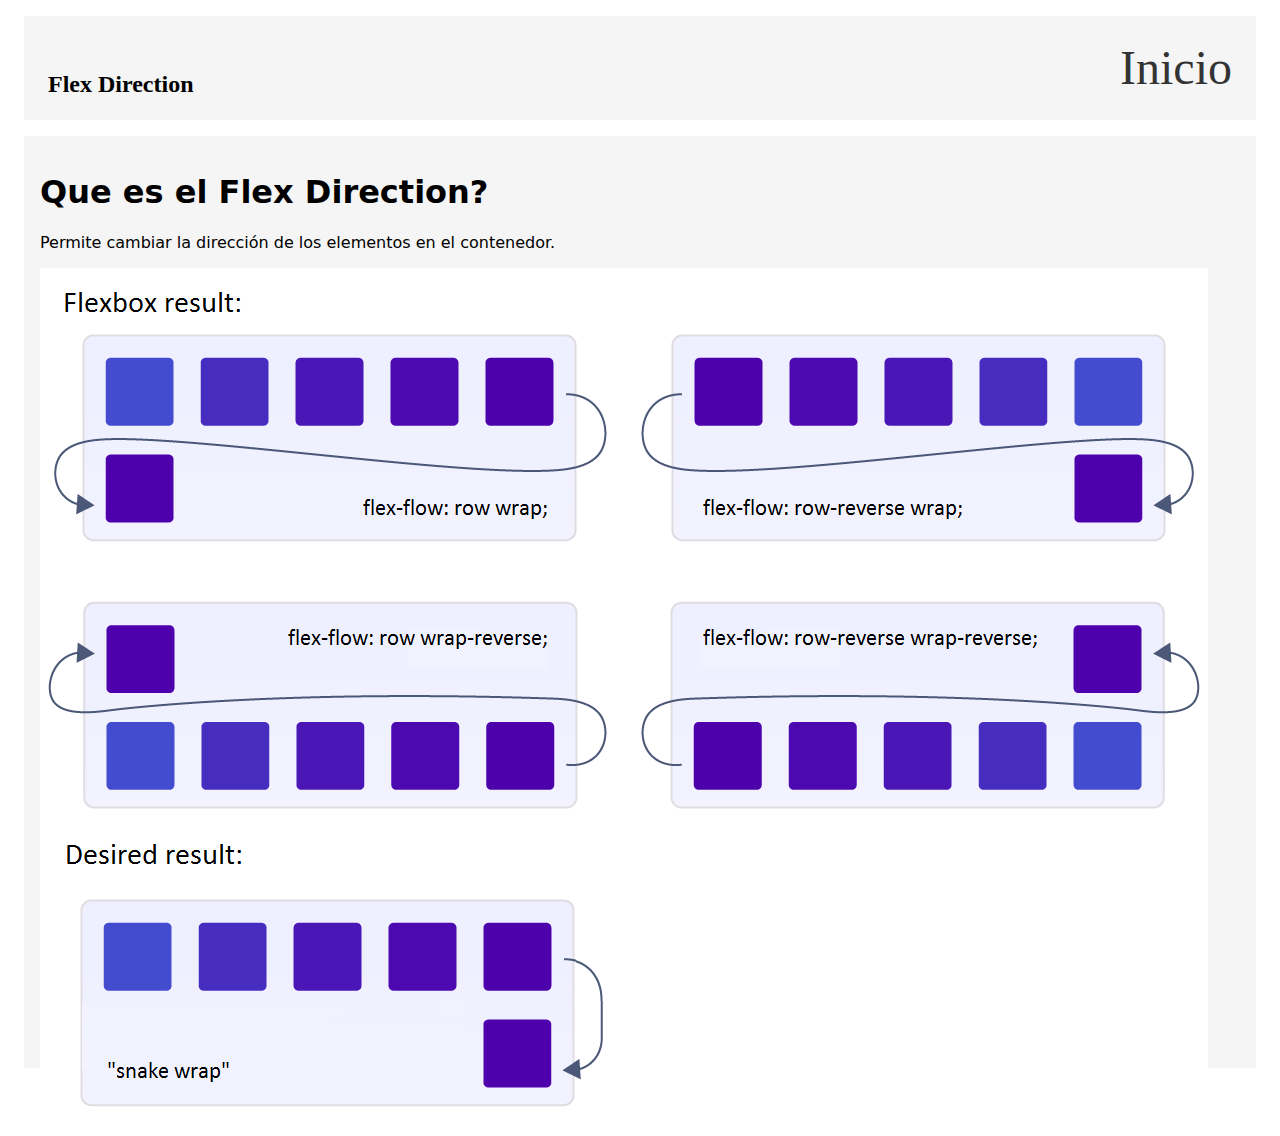
==== flex-direction.html @ bff327e4 "added flex box explanations and some examples" ====
<!DOCTYPE html>
<html lang="en">

<head>
    <meta charset="UTF-8">
    <meta name="viewport" content="width=device-width, initial-scale=1.0">
    <title>Flex Direction</title>
    <link rel="stylesheet" href="./global.css">


</head>

<body>
    <nav>
        <h1 class="nav-title center-element">Flex Direction</h1>
        <div class="nav-links center-element">
            <h1> <a href="./index.html">Inicio</a> </h1>
        </div>

    </nav>

    <main>
        <h1>Que es el Flex Direction?</h1>

        <p>
            Permite cambiar la dirección de los elementos en el contenedor.
        </p>

        <img src="./flex-direction-image.png" alt="image flex direction">


    </main>

</body>

</html>
---- global.css ----
nav {
  position: relative;
  height: 72px;
  margin: 16px;
  padding: 16px;
  background-color: #f5f5f5;
}
.nav-title {
  position: absolute;
  /* movemos el menu a la derecha, gracias al absoluto */
  left: 24px;
  list-style: none;
  font-size: 24px;
  font-weight: bold;
}

.nav-links {
  position: absolute;
  /* movemos el menu a la derecha, gracias al absoluto */
  right: 24px;
  list-style: none;
  font-size: 24px;
  font-weight: bold;
}

a {
  text-decoration: none;
  font-weight: 500;
  color: #333;
  transition: 0.3s;
}

.center-element {
  top: 50%;
  transform: translate(0, -50%);
}

main {
  position: relative;
  height: calc(100vh - 72px);
  margin: 16px;
  padding: 16px;
  background-color: #f5f5f5;
  height: 100vh;
  font-family: system-ui, -apple-system, BlinkMacSystemFont, "Segoe UI", Roboto,
    Oxygen, Ubuntu, Cantarell, "Open Sans", "Helvetica Neue", sans-serif;
}

.list {
  display: flex;
  flex-flow: column;
  justify-content: space-between;
  background-color: #f5f5f5;
  padding: 16px;
  margin: 16px;
  gap: 16px;
}
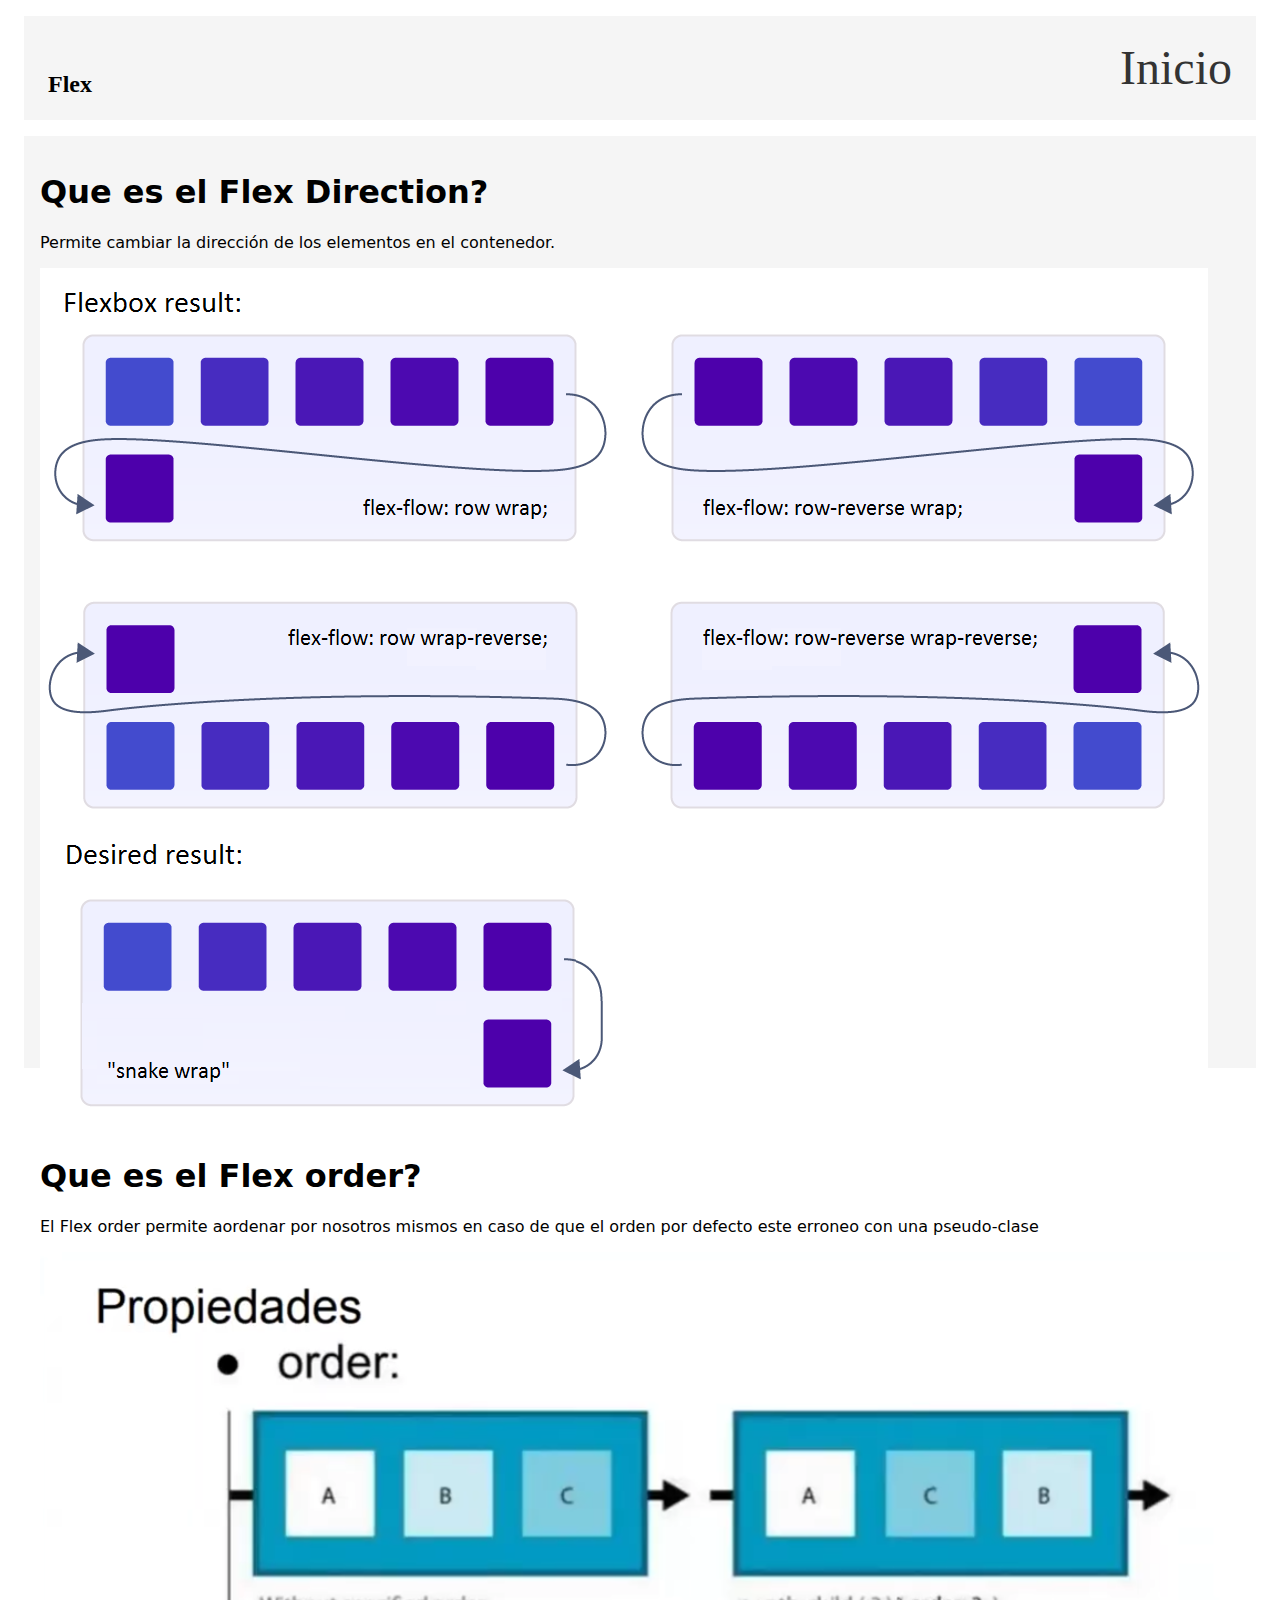
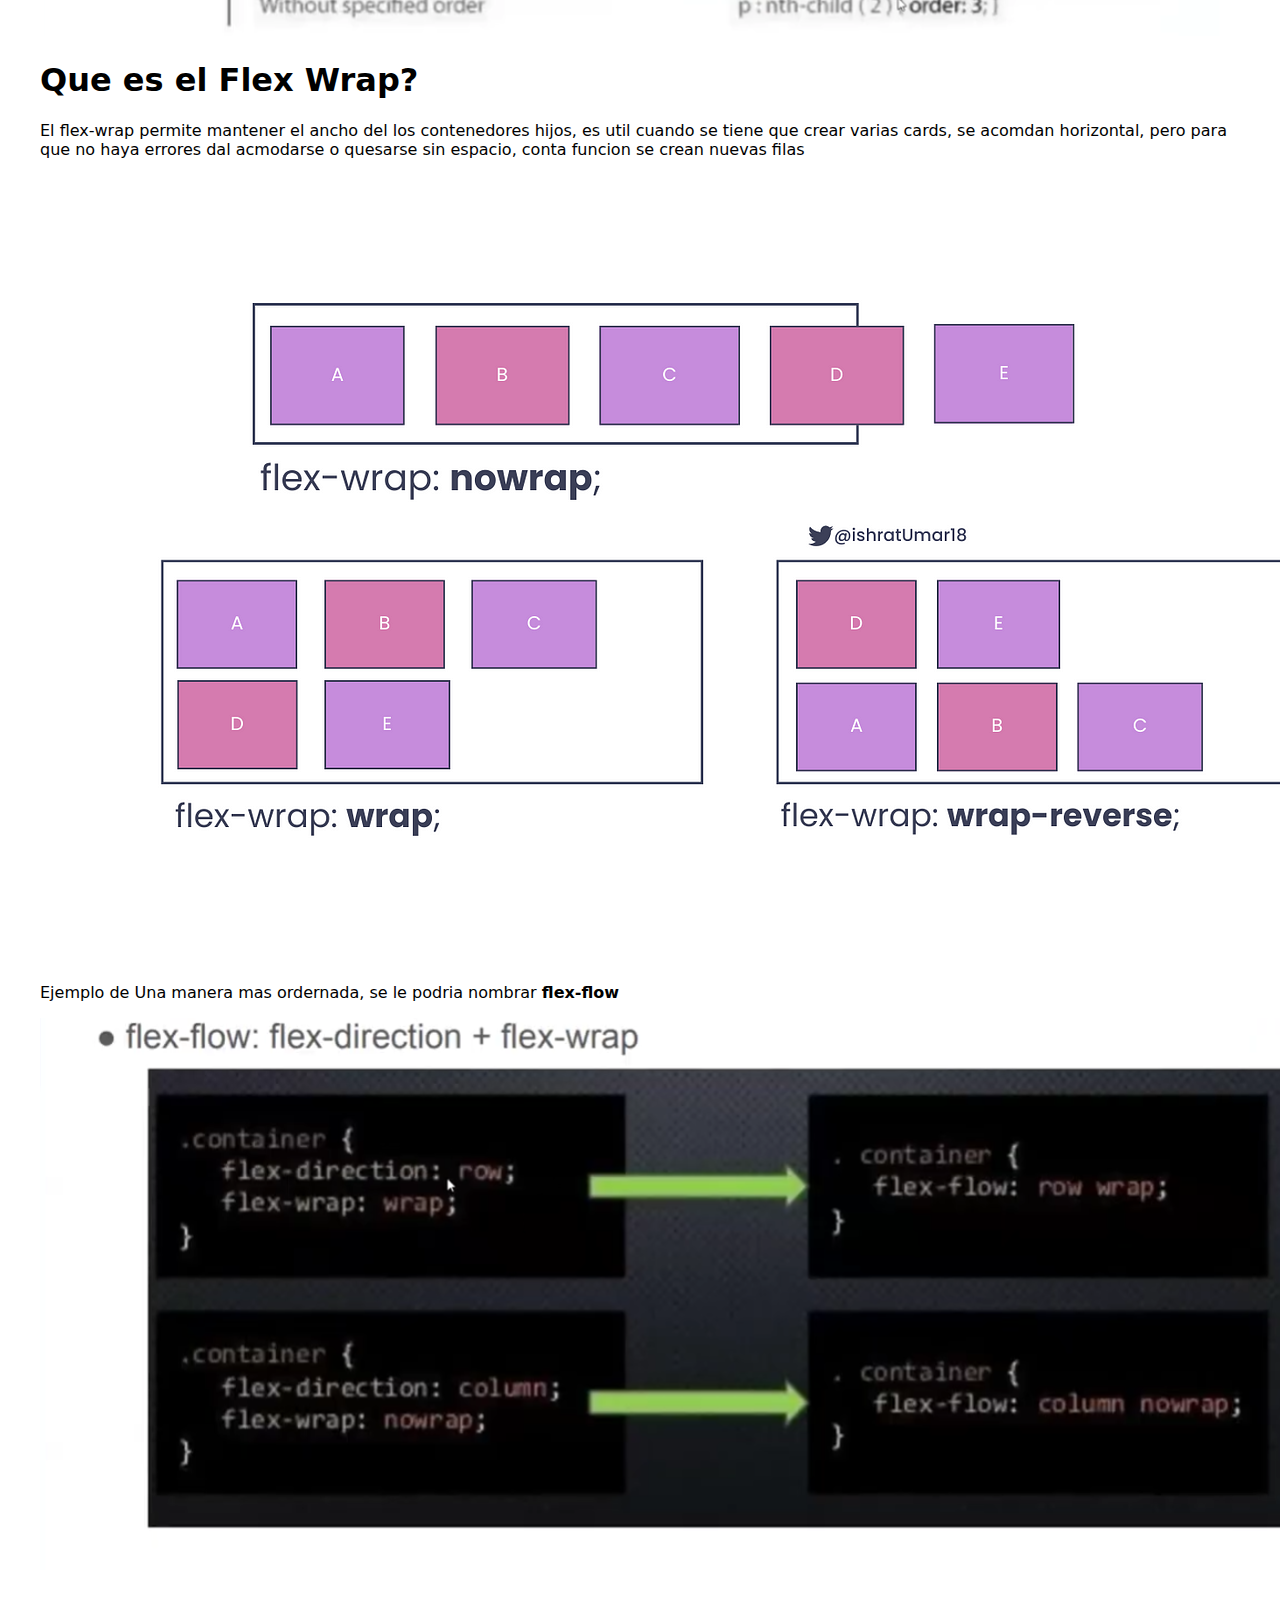
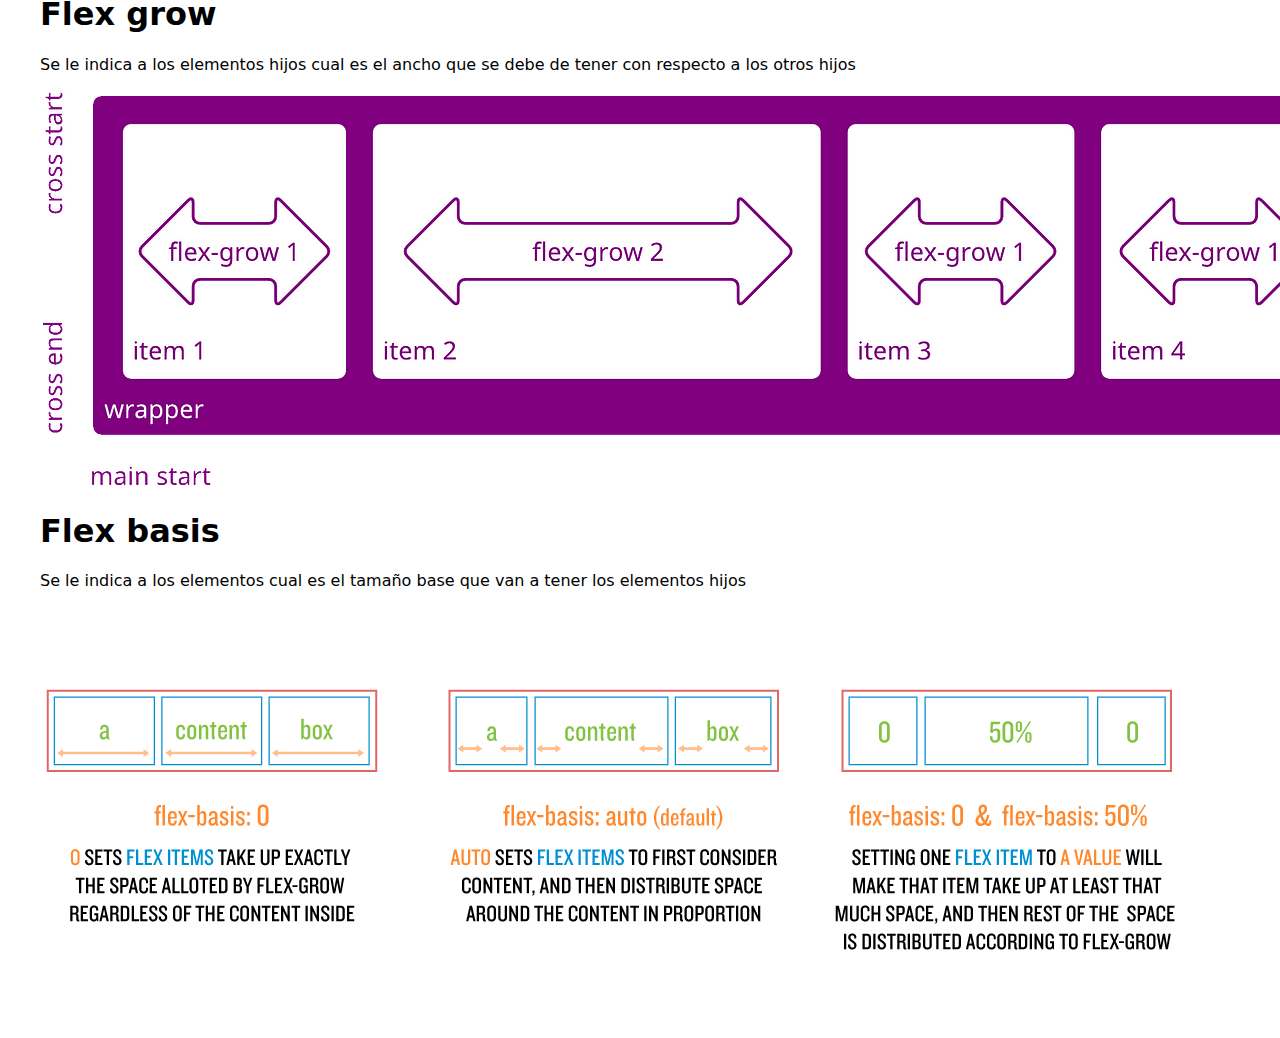
==== commit 7ab812ad: "added some images and explain more details abt flex box" ====
--- a/flex-direction.html
+++ b/flex-direction.html
@@ -12,7 +12,7 @@
 
 <body>
     <nav>
-        <h1 class="nav-title center-element">Flex Direction</h1>
+        <h1 class="nav-title center-element">Flex</h1>
         <div class="nav-links center-element">
             <h1> <a href="./index.html">Inicio</a> </h1>
         </div>
@@ -20,13 +20,63 @@
     </nav>
 
     <main>
-        <h1>Que es el Flex Direction?</h1>
+        <section>
+            <h1>Que es el Flex Direction?</h1>
 
-        <p>
-            Permite cambiar la dirección de los elementos en el contenedor.
-        </p>
+            <p>
+                Permite cambiar la dirección de los elementos en el contenedor.
+            </p>
 
-        <img src="./flex-direction-image.png" alt="image flex direction">
+            <img src="./flex-direction-image.png" alt="image flex direction">
+
+        </section>
+
+        <section>
+            <h1>Que es el Flex order?</h1>
+            <p>
+                El Flex order permite aordenar por nosotros mismos en caso de que el orden por defecto este erroneo con
+                una pseudo-clase
+            </p>
+
+            <img src="./flex-order-image.png" alt="flex order image">
+        </section>
+
+        <section>
+            <h1>Que es el Flex Wrap?</h1>
+
+            <p>El flex-wrap permite mantener el ancho del los contenedores hijos, es util cuando se tiene que crear
+                varias cards, se acomdan horizontal, pero para que no haya errores dal acmodarse o quesarse sin espacio,
+                conta funcion se crean nuevas filas </p>
+
+                <img src="./flex-wrap.png" alt="flex-wrap image">
+
+                <p>Ejemplo de Una manera mas ordernada, se le podria nombrar <strong>flex-flow</strong></p>
+
+                <img src="./flex-flow=flex-directo+flex-wrap-image.png" alt="flex-flow">
+        </section>
+
+
+        <section>
+            <h1>Flex grow</h1>
+            <p>
+                Se le indica a los elementos hijos cual es el ancho que se debe de tener con respecto a los otros hijos
+            </p>
+
+            <img src="./flex-grow-image.png" alt="Flex grow image">
+
+
+        </section>
+
+        <section>
+            <h1>Flex basis</h1>
+            <p>
+                Se le indica a los elementos cual es el tamaño base que van a tener los elementos hijos 
+            </p>
+
+            <img src="./flex-basis.png" alt="Flex basis image">
+
+
+        </section>
 
 
     </main>
